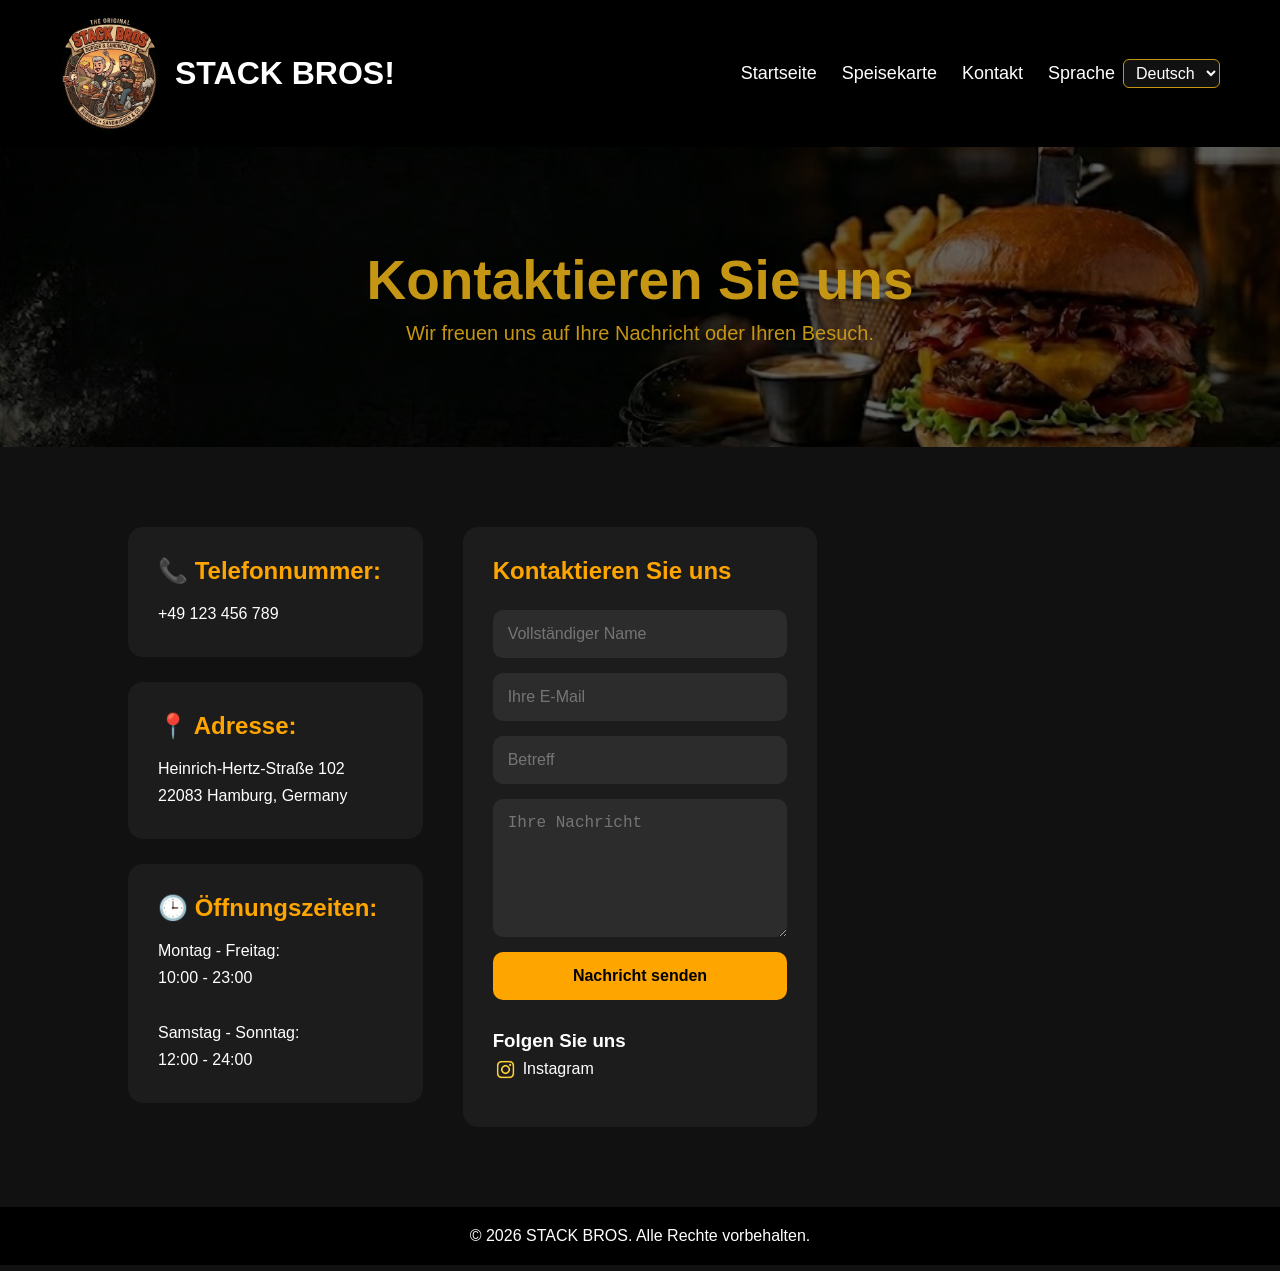
==== Pages/ContactUsPage/ContactUs.html @ e4a60351 "fixing menu and image bugs" ====
<!DOCTYPE html>
<html lang="de">
<link rel="stylesheet" href="../header.css">

<head>
    <meta charset="UTF-8">
    <meta name="viewport" content="width=device-width, initial-scale=1.0">
    <title>STACK BROS! - Kontakt</title>
    <link rel="shortcut icon" href="../../images/logo.png" type="image/x-icon">
    <link rel="stylesheet" href="ContactUs.Css">
    <link rel="stylesheet" href="https://cdnjs.cloudflare.com/ajax/libs/font-awesome/6.5.2/css/all.min.css">
</head>

<body data-page-title="contactTitle">
    <header class="header">
        <div class="logo">
            <img src="../../images/logo.png" alt="Restaurant Logo" width="100">
            <h1>STACK BROS!</h1>
        </div>
        <div>
            <nav class="navbar">
                <a href="../HomePage/Home.html" data-i18n="navHome">Startseite</a>
                <a href="../MenuPage/Menu.html" data-i18n="navMenu">Speisekarte</a>
                <a href="../ContactUsPage/ContactUs.html" data-i18n="navContact">Kontakt</a>
            </nav>
        </div>
    </header>

    <section class="contact-banner">
        <h1 data-i18n="contactHeroTitle">Kontaktieren Sie uns</h1>
        <p data-i18n="contactHeroText">Wir freuen uns auf Ihre Nachricht oder Ihren Besuch.</p>
    </section>

    <section class="contact-container">
        <div class="contact-info">
            <div class="info-box">
                <h2>📞 <span data-i18n="phoneNumber">Telefonnummer:</span></h2>
                <p>+49 123 456 789</p>
            </div>

            <div class="info-box">
                <h2>📍 <span data-i18n="address">Adresse:</span></h2>
                <p>Heinrich-Hertz-Straße 102 <br>22083 Hamburg, Germany</p>
            </div>

            <div class="info-box">
                <h2>🕒 <span data-i18n="openingHours">Öffnungszeiten:</span></h2>
                <p>
                    <span data-i18n="weekdays">Montag - Freitag:</span><br>
                    10:00 - 23:00<br><br>
                    <span data-i18n="weekend">Samstag - Sonntag:</span><br>
                    12:00 - 24:00
                </p>
            </div>
        </div>

        <div class="contact-form">
            <h2 data-i18n="contactHeroTitle">Kontaktieren Sie uns</h2>
            <form action="mailto:info@stackbros.de" method="post" enctype="text/plain">
                <input type="text" placeholder="Ihr Name" data-i18n-placeholder="fullName" required>
                <input type="email" placeholder="Ihre E-Mail" data-i18n-placeholder="yourEmail" required>
                <input type="text" placeholder="Betreff" data-i18n-placeholder="subject">
                <textarea placeholder="Ihre Nachricht" data-i18n-placeholder="yourMessage" rows="6" required></textarea>
                <button type="submit" data-i18n="sendMessage">Nachricht senden</button>
            </form>

            <div class="social-links">
                <h3 data-i18n="followUs">Folgen Sie uns</h3>
                <a href="#"><img src="../../images/instagram-brands-solid.png" alt="Instagram Icon" width="20"> Instagram</a>
            </div>
        </div>

        <div class="map-container">
            <iframe src="https://www.google.com/maps/embed?pb=!1m14!1m8!1m3!1d2369.1383833600776!2d10.024419784545898!3d53.57314682006836!3m2!1i1024!2i768!4f13.1!3m3!1m2!1s0x47b18ecdec26be77%3A0xcdbccaf25858c64a!2sHeinrich-Hertz-Stra%C3%9Fe%20102%2C%2022083%20Hamburg%2C%20Germany!5e0!3m2!1sen!2s!4v1780092032327!5m2!1sen!2s" width="600" height="450" style="border:0;" allowfullscreen="" loading="lazy" referrerpolicy="no-referrer-when-downgrade"></iframe>
        </div>
    </section>

    <footer class="footer">
        <p data-i18n="rights">© 2026 STACK BROS. Alle Rechte vorbehalten.</p>
    </footer>

    <script src="../Language.js"></script>
</body>
</html>
---- Pages/header.css ----
/*-------------------               header              -------------------*/
.header{
    background-color: rgb(0, 0, 0);
    color: white;

    display: flex;
    justify-content: space-between;
    align-items: center;

    padding: 15px 60px;
}


.logo{
    display: flex;
    align-items: center;
    gap: 15px;
}


.navbar{
    display: flex;
    align-items: center;
    gap: 25px;
}

.navbar a{
    color: white;
    text-decoration: none;
    font-size: 18px;
    transition: 0.3s;
}

.navbar a:hover{
    color: rgb(197, 150, 20);
}

.logo img{
    border-radius: 50%;
    width: 100px;
}


.language-switcher {
    color: white;
    display: flex;
    align-items: center;
    justify-content: center;
    gap: 8px;
    font-size: 18px;
    line-height: 1;
    margin: 0;
    height: 100%;
}


.language-switcher select {
    background-color: #111;
    color: white;
    border: 1px solid rgb(197, 150, 20);
    border-radius: 6px;
    padding: 4px 8px;
    font-size: 16px;
    line-height: 1;
    cursor: pointer;
    margin: 0;
}



/*-------------------              responsive(phone)              -------------------*/
@media (max-width: 600px) {

    /*-------------------              header              -------------------*/
    .header{
        flex-direction: column;
        gap: 30px;
    }

    .logo {
        flex-direction: column;
        gap: 10px;
    }

    .logo h1{
        font-size: 22px;
        text-align: center;
    }

    .navbar{
        flex-direction: column;
        align-items: center;
        gap: 12px;
    }

    .navbar a{
        font-size: 15px;
    }

}


/*-------------------              responsive(tablet)              -------------------*/
@media (max-width: 1024px){
    .header{
        flex-direction: column;
        gap: 20px;

        text-align: center;
        padding: 20px;
    }

    .header h1{
        font-size: 28px;
        text-align: center;
    }

    .navbar{
        flex-wrap: wrap;
        justify-content: center;
        gap: 15px;
    }
}


@media (max-width: 600px) {
    .language-switcher{
        flex-direction: column;
        gap: 5px;
    }
}
---- Pages/ContactUsPage/ContactUs.Css ----
/* Reset */
*{
    margin: 0;
    padding: 0;
    box-sizing: border-box;
}


img{
    max-width: 100%;
}


/*---------------                  body            ---------------------------*/
body{
    font-family: Arial, Helvetica, sans-serif;
    background-color: #111;
    color: white;
}


/*---------------                  banner            ---------------------------*/
.contact-banner{
    height: 300px;
    color: rgb(197, 150, 20);

    background-image: linear-gradient(rgba(0,0,0,0.6),
    rgba(0,0,0,0.6)),
    url("../../images/Menu-banner2.jpg");

    background-size: cover;
    background-position: center;

    display: flex;
    flex-direction: column;
    justify-content: center;
    align-items: center;

    text-align: center;
}


.contact-banner h1{
    font-size: 55px;
    margin-bottom: 10px;
}


.contact-banner p{
    font-size: 20px;
}



/*---------------                  contact-section            ---------------------------*/
.contact-container{
    display: flex;
    justify-content: space-between;
    gap: 40px;

    padding: 80px 10%;
}


.contact-info{
    flex: 1;

    display: flex;
    flex-direction: column;
    gap: 25px;
}


.info-box{
    background-color: #1c1c1c;
    padding: 30px;

    border-radius: 15px;
}


.info-box h2{
    margin-bottom: 15px;
    color: orange;
}


.info-box p{
    line-height: 1.7;
}



/*--------------- Contact Form ----------------*/

.contact-form{
    flex: 1;

    background-color: #1c1c1c;

    padding: 30px;

    border-radius: 15px;
}


.contact-form h2{
    margin-bottom: 25px;
    color: orange;
}


.contact-form form{
    display: flex;
    flex-direction: column;
    gap: 15px;
}


.contact-form input,
.contact-form textarea{

    width: 100%;

    padding: 15px;

    border: none;
    border-radius: 10px;

    outline: none;

    background-color: #2c2c2c;
    color: white;

    font-size: 16px;
}


.contact-form textarea{
    resize: vertical;
}


.contact-form button{

    padding: 15px;

    border: none;
    border-radius: 10px;

    background-color: orange;

    color: black;

    font-size: 16px;
    font-weight: bold;

    cursor: pointer;

    transition: 0.3s;

}


.contact-form button:hover{
    transform: scale(1.03);
}


/*--------------- Social Links ----------------*/

.social-links h3{
    margin-top: 30px;
    margin-bottom: 5px;
}

.social-links a{

    display:flex;
    align-items:center;
    gap:5px;

    text-decoration:none;
    color:white;

    margin-bottom:15px;
}


.social-links img{

    width:25px;
    height:25px;

    object-fit:contain;
}



/*---------------                  map            ---------------------------*/
.map-container{
    flex: 1;
}


.map-container iframe{
    width: 100%;
    height: 100%;

    min-height: 400px;

    border: none;
    border-radius: 15px;
}




.footer{
    background-color: black;
    text-align: center;

    padding: 20px;
}



/* ===================== Responsive Design ===================== */


/*-------------------              responsive(phone)              -------------------*/
@media(max-width: 600px){


    /*-------------------              hero              -------------------*/
    .contact-banner h1{
        font-size: 40px;
    }

    .contact-container{
        flex-direction: column;
    }


    .contact-banner h1{
        font-size: 40px;
    }

    .contact-banner p{
        font-size:16px;
    }

    .contact-container{

        flex-direction: column;

        padding:40px 5%;
    }

    .info-box,
    .contact-form{

        padding:20px;
    }

    .contact-form input,
    .contact-form textarea,
    .contact-form button{

        font-size:14px;
    }

    .map-container iframe{

        min-height:300px;
    }
}



/*-------------------              responsive(tablet)              -------------------*/
@media (max-width: 1024px) {
    
    .contact-container{
        flex-direction: column;
    }

    .contact-container{
        flex-direction: column;
    }
}
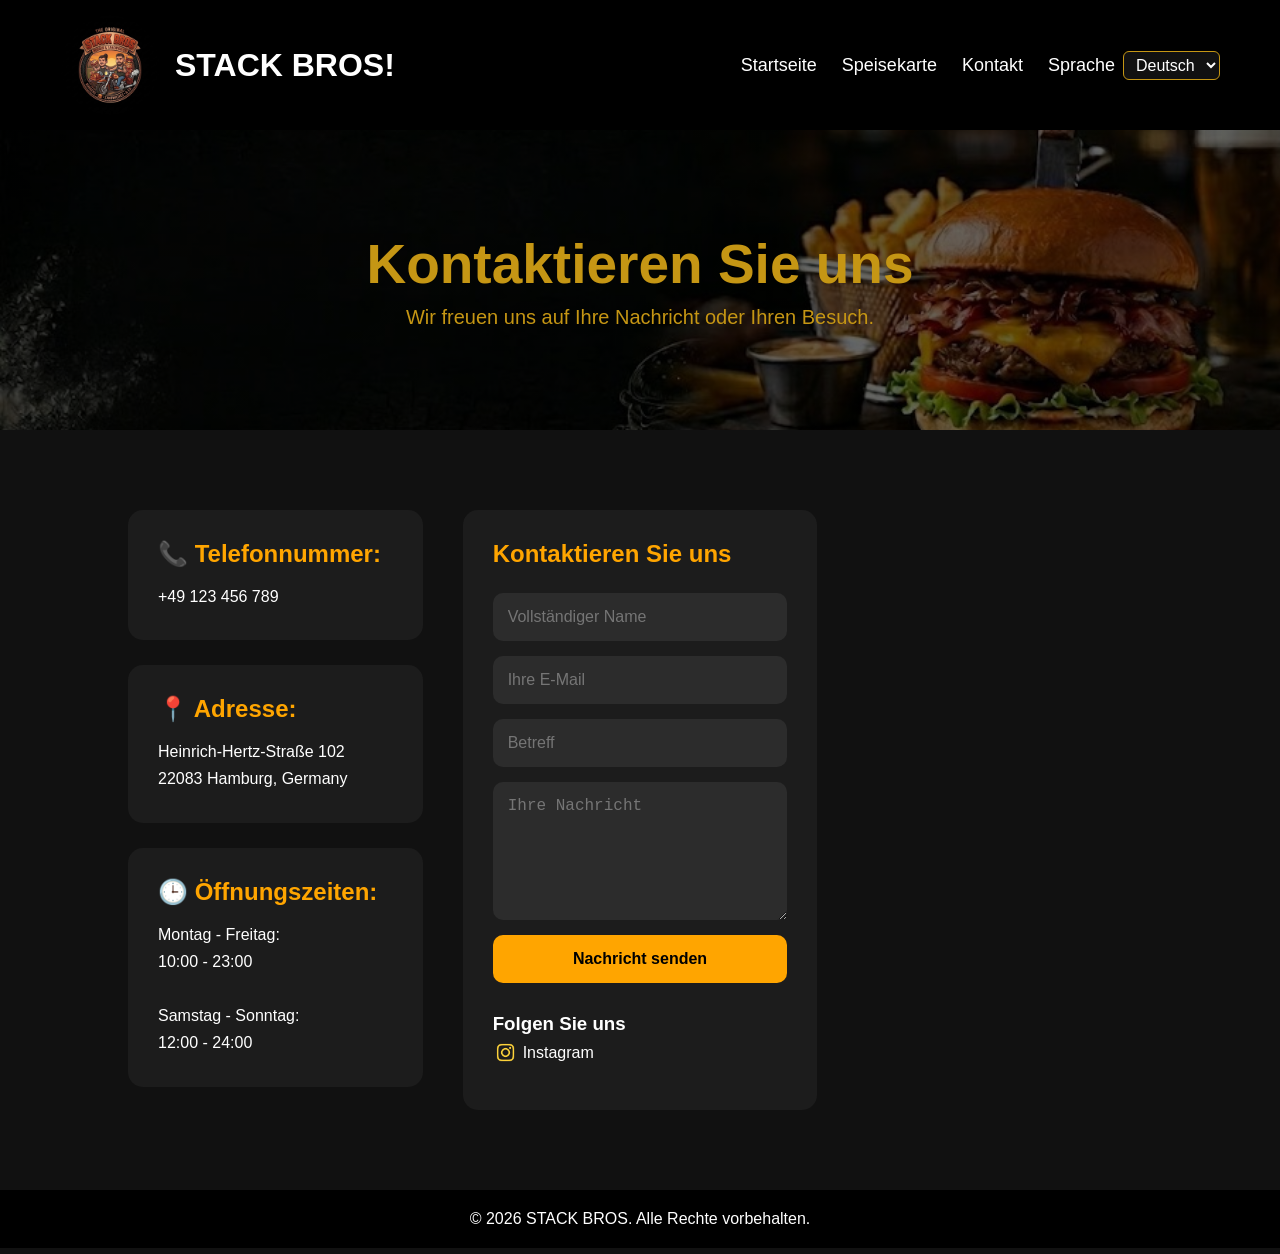
==== commit e264b015: "setting the logo" ====
--- a/Pages/ContactUsPage/ContactUs.html
+++ b/Pages/ContactUsPage/ContactUs.html
@@ -6,7 +6,7 @@
     <meta charset="UTF-8">
     <meta name="viewport" content="width=device-width, initial-scale=1.0">
     <title>STACK BROS! - Kontakt</title>
-    <link rel="shortcut icon" href="../../images/logo.png" type="image/x-icon">
+    <link rel="shortcut icon" href="../../images/head-logo.jpg" type="image/x-icon">
     <link rel="stylesheet" href="ContactUs.Css">
     <link rel="stylesheet" href="https://cdnjs.cloudflare.com/ajax/libs/font-awesome/6.5.2/css/all.min.css">
 </head>
@@ -14,7 +14,7 @@
 <body data-page-title="contactTitle">
     <header class="header">
         <div class="logo">
-            <img src="../../images/logo.png" alt="Restaurant Logo" width="100">
+            <img src="../../images/main-logo.jpg" alt="Restaurant Logo" width="100">
             <h1>STACK BROS!</h1>
         </div>
         <div>
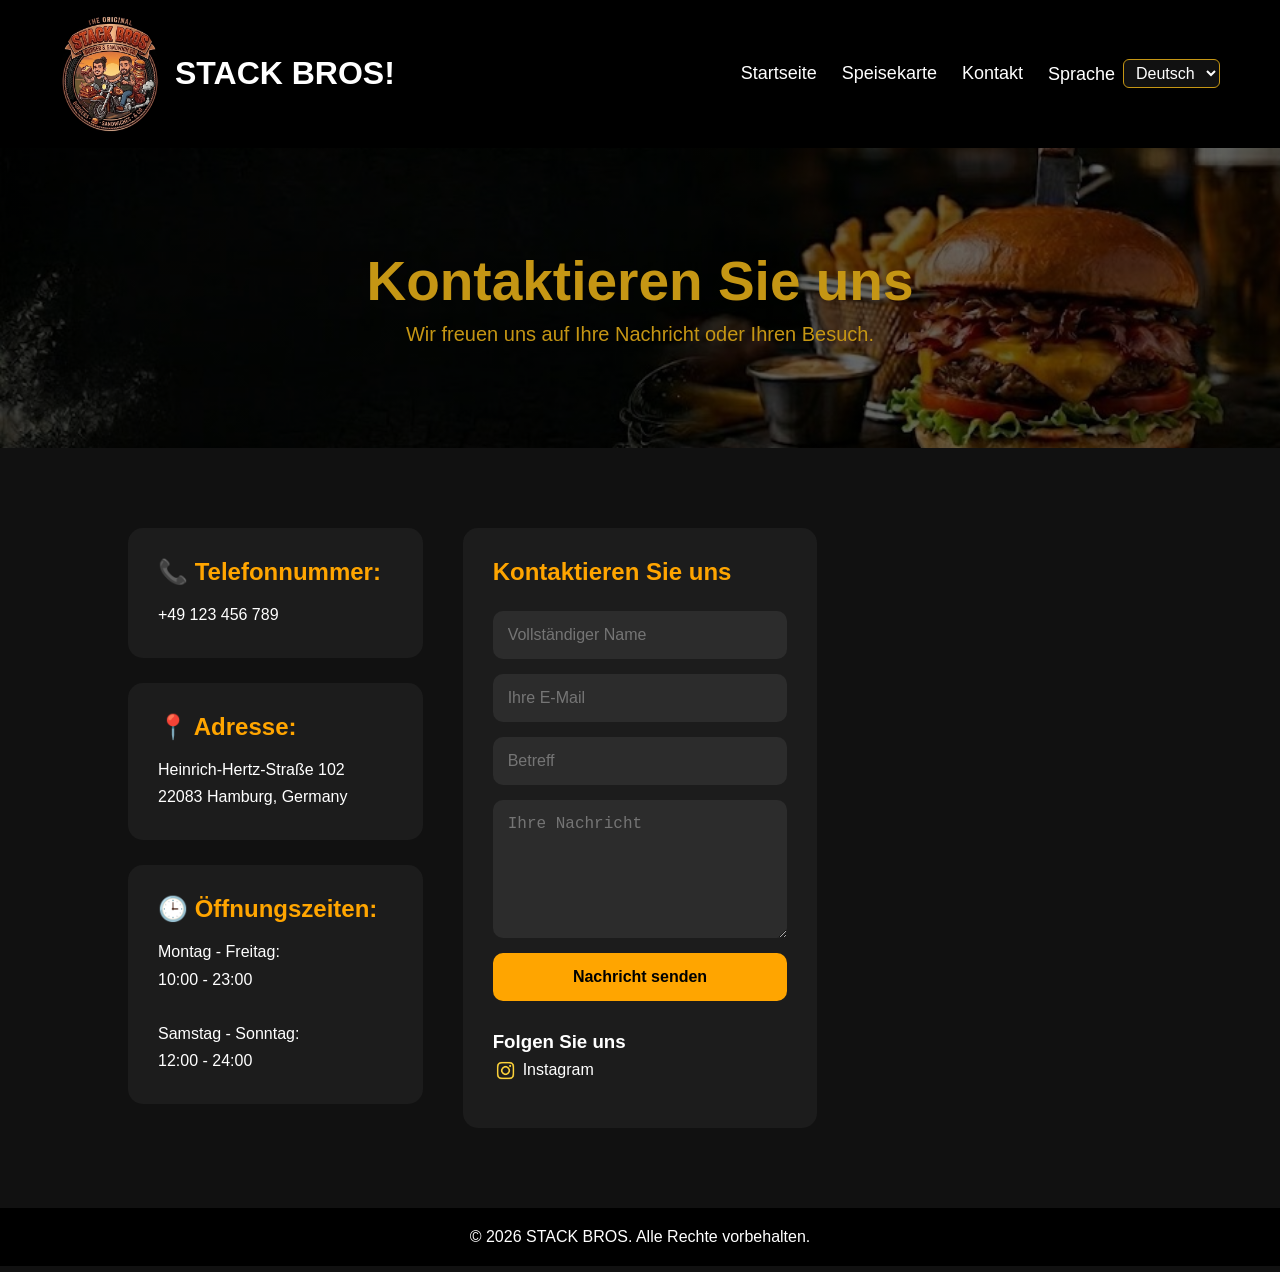
==== commit 2100f739: "adding instagram link" ====
--- a/Pages/ContactUsPage/ContactUs.html
+++ b/Pages/ContactUsPage/ContactUs.html
@@ -66,7 +66,7 @@
 
             <div class="social-links">
                 <h3 data-i18n="followUs">Folgen Sie uns</h3>
-                <a href="#"><img src="../../images/instagram-brands-solid.png" alt="Instagram Icon" width="20"> Instagram</a>
+                <a href="https://www.instagram.com/stackbross?utm_source=ig_web_button_share_sheet&igsh=ZDNlZDc0MzIxNw=="><img src="../../images/instagram-brands-solid.png" alt="Instagram Icon" width="20"> Instagram</a>
             </div>
         </div>
 
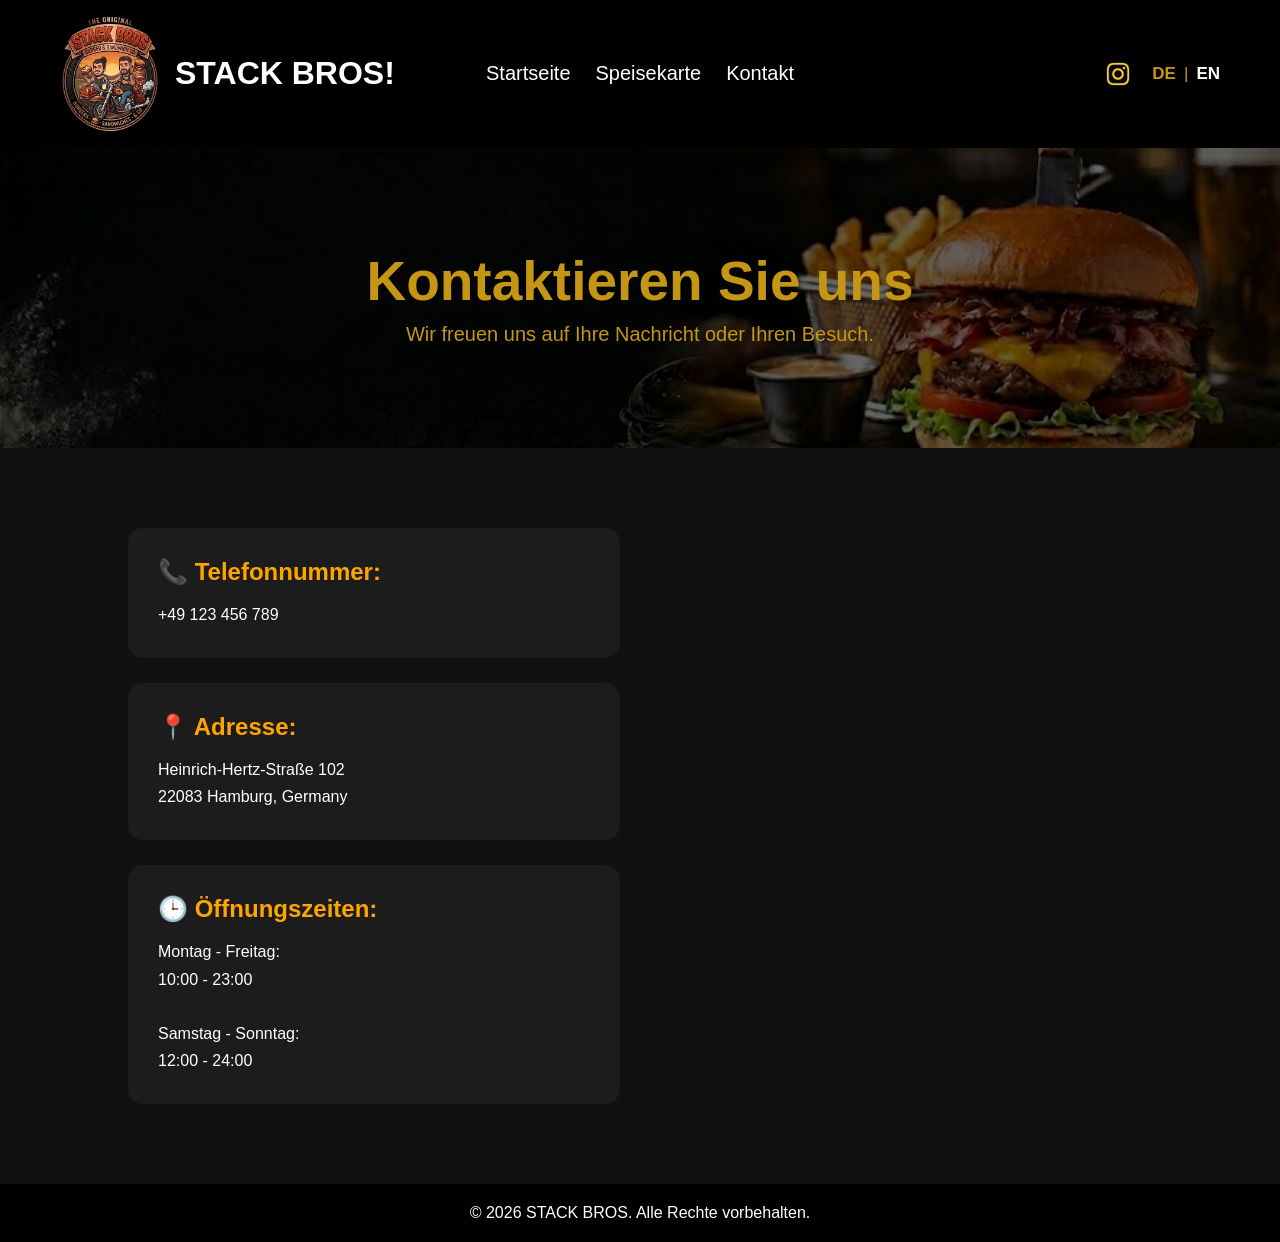
==== commit 12194a48: "changing the nav-links and adding the instagram link" ====
--- a/Pages/ContactUsPage/ContactUs.html
+++ b/Pages/ContactUsPage/ContactUs.html
@@ -14,15 +14,24 @@
 <body data-page-title="contactTitle">
     <header class="header">
         <div class="logo">
-            <img src="../../images/main-logo.jpg" alt="Restaurant Logo" width="100">
+            <img src="../../images/main-logo.jpg" alt="STACK BROS Logo" width="100">
             <h1>STACK BROS!</h1>
         </div>
-        <div>
-            <nav class="navbar">
-                <a href="../HomePage/Home.html" data-i18n="navHome">Startseite</a>
-                <a href="../MenuPage/Menu.html" data-i18n="navMenu">Speisekarte</a>
-                <a href="../ContactUsPage/ContactUs.html" data-i18n="navContact">Kontakt</a>
-            </nav>
+
+        <nav class="navbar">
+            <a href="../HomePage/Home.html" data-i18n="navHome">Startseite</a>
+            <a href="../MenuPage/Menu.html" data-i18n="navMenu">Speisekarte</a>
+            <a href="../ContactUsPage/ContactUs.html" data-i18n="navContact">Kontakt</a>
+        </nav>
+
+        <div class="header-right">
+            <a class="instagram-link"
+                href="https://www.instagram.com/stackbross?utm_source=ig_web_button_share_sheet&igsh=ZDNlZDc0MzIxNw=="
+                target="_blank" aria-label="Instagram">
+                <img src="../../images/instagram-brands-solid.png" alt="Instagram">
+            </a>
+
+            <div class="language-switcher"></div>
         </div>
     </header>
 
@@ -54,24 +63,12 @@
             </div>
         </div>
 
-        <div class="contact-form">
-            <h2 data-i18n="contactHeroTitle">Kontaktieren Sie uns</h2>
-            <form action="mailto:info@stackbros.de" method="post" enctype="text/plain">
-                <input type="text" placeholder="Ihr Name" data-i18n-placeholder="fullName" required>
-                <input type="email" placeholder="Ihre E-Mail" data-i18n-placeholder="yourEmail" required>
-                <input type="text" placeholder="Betreff" data-i18n-placeholder="subject">
-                <textarea placeholder="Ihre Nachricht" data-i18n-placeholder="yourMessage" rows="6" required></textarea>
-                <button type="submit" data-i18n="sendMessage">Nachricht senden</button>
-            </form>
-
-            <div class="social-links">
-                <h3 data-i18n="followUs">Folgen Sie uns</h3>
-                <a href="https://www.instagram.com/stackbross?utm_source=ig_web_button_share_sheet&igsh=ZDNlZDc0MzIxNw=="><img src="../../images/instagram-brands-solid.png" alt="Instagram Icon" width="20"> Instagram</a>
-            </div>
-        </div>
 
         <div class="map-container">
-            <iframe src="https://www.google.com/maps/embed?pb=!1m14!1m8!1m3!1d2369.1383833600776!2d10.024419784545898!3d53.57314682006836!3m2!1i1024!2i768!4f13.1!3m3!1m2!1s0x47b18ecdec26be77%3A0xcdbccaf25858c64a!2sHeinrich-Hertz-Stra%C3%9Fe%20102%2C%2022083%20Hamburg%2C%20Germany!5e0!3m2!1sen!2s!4v1780092032327!5m2!1sen!2s" width="600" height="450" style="border:0;" allowfullscreen="" loading="lazy" referrerpolicy="no-referrer-when-downgrade"></iframe>
+            <iframe
+                src="https://www.google.com/maps/embed?pb=!1m14!1m8!1m3!1d2369.1383833600776!2d10.024419784545898!3d53.57314682006836!3m2!1i1024!2i768!4f13.1!3m3!1m2!1s0x47b18ecdec26be77%3A0xcdbccaf25858c64a!2sHeinrich-Hertz-Stra%C3%9Fe%20102%2C%2022083%20Hamburg%2C%20Germany!5e0!3m2!1sen!2s!4v1780092032327!5m2!1sen!2s"
+                width="600" height="450" style="border:0;" allowfullscreen="" loading="lazy"
+                referrerpolicy="no-referrer-when-downgrade"></iframe>
         </div>
     </section>
 
@@ -81,4 +78,5 @@
 
     <script src="../Language.js"></script>
 </body>
-</html>
+
+</html>
--- a/Pages/header.css
+++ b/Pages/header.css
@@ -1,43 +1,71 @@
 /*-------------------               header              -------------------*/
-.header{
+.header {
     background-color: rgb(0, 0, 0);
     color: white;
 
-    display: flex;
-    justify-content: space-between;
+    display: grid;
+    grid-template-columns: 1fr auto 1fr;
     align-items: center;
 
     padding: 15px 60px;
 }
 
 
-.logo{
+.logo {
     display: flex;
     align-items: center;
     gap: 15px;
+    justify-self: start;
 }
 
 
-.navbar{
+.navbar {
     display: flex;
     align-items: center;
+    justify-content: center;
     gap: 25px;
+    justify-self: center;
 }
 
-.navbar a{
+.navbar a {
     color: white;
     text-decoration: none;
-    font-size: 18px;
+    font-size: 20px;
     transition: 0.3s;
 }
 
-.navbar a:hover{
+.navbar a:hover {
     color: rgb(197, 150, 20);
 }
 
-.logo img{
+.logo img {
     border-radius: 50%;
     width: 100px;
+}
+
+
+.header-right{
+    display: flex;
+    align-items: center;
+    justify-content: flex-end;
+    gap: 18px;
+    justify-self: end;
+}
+
+.instagram-link{
+    display: flex;
+    align-items: center;
+}
+
+.instagram-link img{
+    width: 32px;
+    height: 32px;
+    object-fit: contain;
+    transition: 0.3s;
+}
+
+.instagram-link img:hover{
+    transform: scale(1.15);
 }
 
 
@@ -45,25 +73,25 @@
     color: white;
     display: flex;
     align-items: center;
-    justify-content: center;
     gap: 8px;
-    font-size: 18px;
+    font-size: 17px;
     line-height: 1;
-    margin: 0;
-    height: 100%;
 }
 
+.language-option{
+    color: white;
+    cursor: pointer;
+    font-weight: bold;
+    transition: 0.3s;
+}
 
-.language-switcher select {
-    background-color: #111;
-    color: white;
-    border: 1px solid rgb(197, 150, 20);
-    border-radius: 6px;
-    padding: 4px 8px;
-    font-size: 16px;
-    line-height: 1;
-    cursor: pointer;
-    margin: 0;
+.language-option:hover,
+.language-option.active{
+    color: rgb(197, 150, 20);
+}
+
+.language-divider{
+    color: rgb(197, 150, 20);
 }
 
 
@@ -72,7 +100,7 @@
 @media (max-width: 600px) {
 
     /*-------------------              header              -------------------*/
-    .header{
+    .header {
         flex-direction: column;
         gap: 30px;
     }
@@ -82,19 +110,24 @@
         gap: 10px;
     }
 
-    .logo h1{
+    .logo h1 {
         font-size: 22px;
         text-align: center;
     }
 
-    .navbar{
+    .navbar {
         flex-direction: column;
         align-items: center;
         gap: 12px;
     }
 
-    .navbar a{
-        font-size: 15px;
+    .navbar a {
+        font-size: 18px;
+    }
+
+    .language-switcher{
+        flex-direction: row;
+        gap: 6px;
     }
 
 }
@@ -103,16 +136,25 @@
 /*-------------------              responsive(tablet)              -------------------*/
 @media (max-width: 1024px){
     .header{
-        flex-direction: column;
-        gap: 20px;
-
+        grid-template-columns: 1fr;
+        gap: 18px;
         text-align: center;
         padding: 20px;
     }
 
+    .logo,
+    .navbar,
+    .header-right{
+        justify-self: center;
+    }
+
+    .logo{
+        flex-direction: column;
+        gap: 10px;
+    }
+
     .header h1{
         font-size: 28px;
-        text-align: center;
     }
 
     .navbar{
@@ -120,12 +162,10 @@
         justify-content: center;
         gap: 15px;
     }
+
+    .header-right{
+        justify-content: center;
+    }
 }
 
 
-@media (max-width: 600px) {
-    .language-switcher{
-        flex-direction: column;
-        gap: 5px;
-    }
-}
--- a/Pages/ContactUsPage/ContactUs.Css
+++ b/Pages/ContactUsPage/ContactUs.Css
@@ -91,111 +91,6 @@
 
 
 
-/*--------------- Contact Form ----------------*/
-
-.contact-form{
-    flex: 1;
-
-    background-color: #1c1c1c;
-
-    padding: 30px;
-
-    border-radius: 15px;
-}
-
-
-.contact-form h2{
-    margin-bottom: 25px;
-    color: orange;
-}
-
-
-.contact-form form{
-    display: flex;
-    flex-direction: column;
-    gap: 15px;
-}
-
-
-.contact-form input,
-.contact-form textarea{
-
-    width: 100%;
-
-    padding: 15px;
-
-    border: none;
-    border-radius: 10px;
-
-    outline: none;
-
-    background-color: #2c2c2c;
-    color: white;
-
-    font-size: 16px;
-}
-
-
-.contact-form textarea{
-    resize: vertical;
-}
-
-
-.contact-form button{
-
-    padding: 15px;
-
-    border: none;
-    border-radius: 10px;
-
-    background-color: orange;
-
-    color: black;
-
-    font-size: 16px;
-    font-weight: bold;
-
-    cursor: pointer;
-
-    transition: 0.3s;
-
-}
-
-
-.contact-form button:hover{
-    transform: scale(1.03);
-}
-
-
-/*--------------- Social Links ----------------*/
-
-.social-links h3{
-    margin-top: 30px;
-    margin-bottom: 5px;
-}
-
-.social-links a{
-
-    display:flex;
-    align-items:center;
-    gap:5px;
-
-    text-decoration:none;
-    color:white;
-
-    margin-bottom:15px;
-}
-
-
-.social-links img{
-
-    width:25px;
-    height:25px;
-
-    object-fit:contain;
-}
-
-
 
 /*---------------                  map            ---------------------------*/
 .map-container{
@@ -257,17 +152,8 @@
         padding:40px 5%;
     }
 
-    .info-box,
-    .contact-form{
-
+    .info-box{
         padding:20px;
-    }
-
-    .contact-form input,
-    .contact-form textarea,
-    .contact-form button{
-
-        font-size:14px;
     }
 
     .map-container iframe{
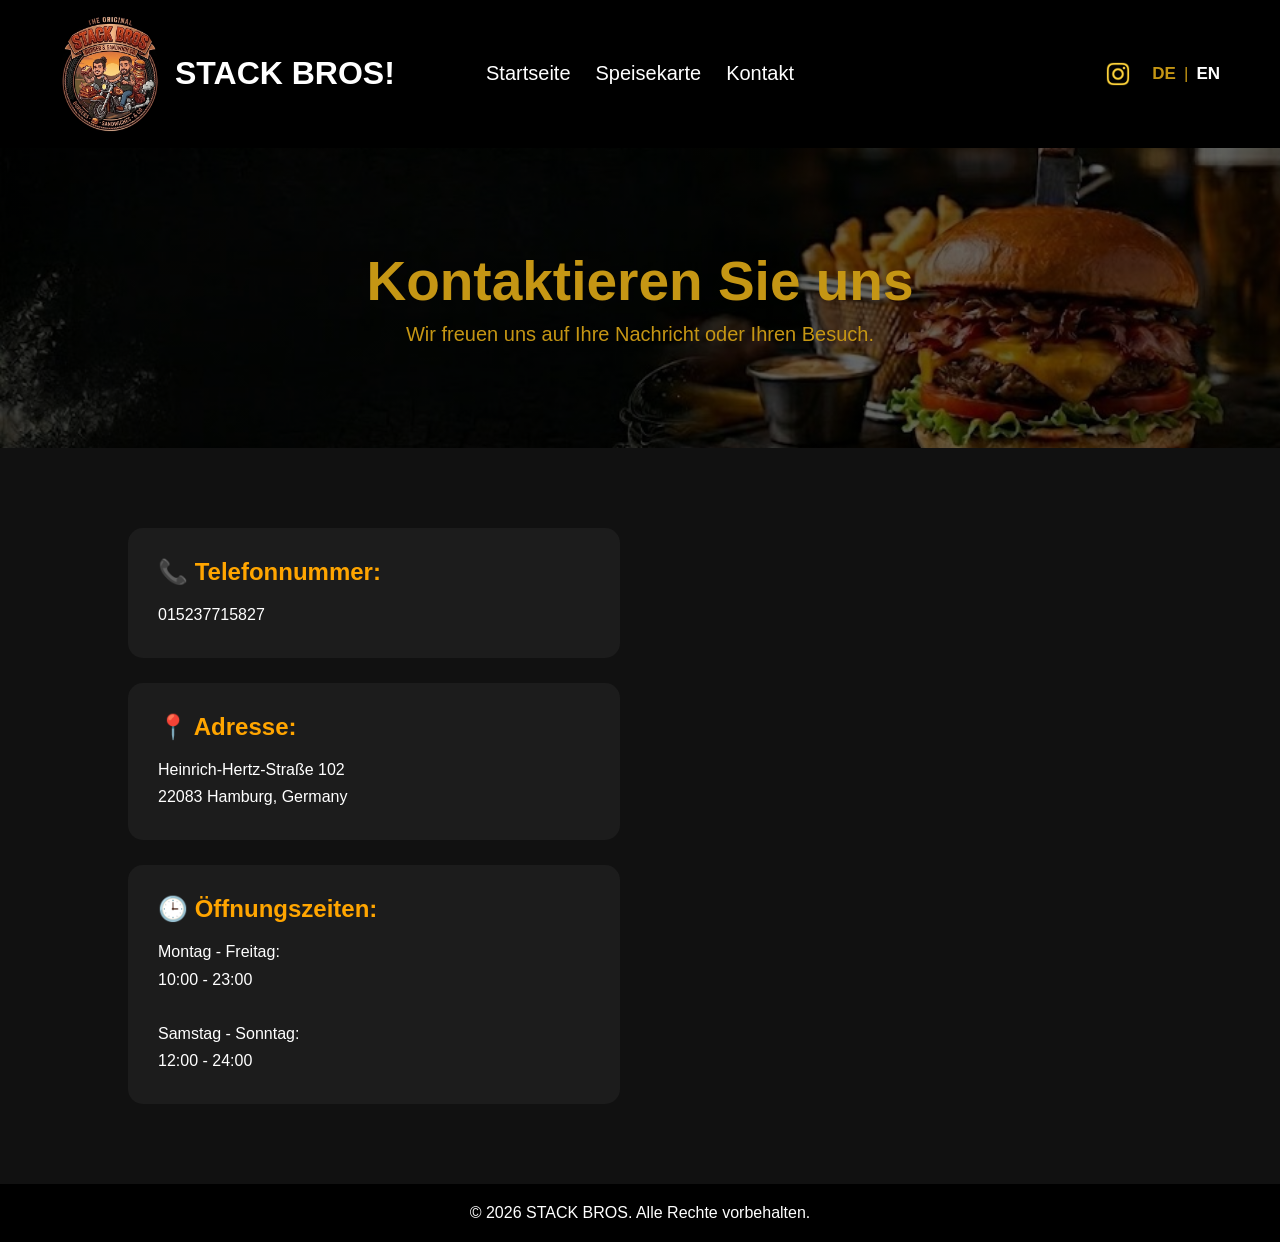
==== commit 2ebd6621: "adding phone number" ====
--- a/Pages/ContactUsPage/ContactUs.html
+++ b/Pages/ContactUsPage/ContactUs.html
@@ -19,7 +19,7 @@
         </div>
 
         <nav class="navbar">
-            <a href="../HomePage/Home.html" data-i18n="navHome">Startseite</a>
+            <a href="../../index.html" data-i18n="navHome">Startseite</a>
             <a href="../MenuPage/Menu.html" data-i18n="navMenu">Speisekarte</a>
             <a href="../ContactUsPage/ContactUs.html" data-i18n="navContact">Kontakt</a>
         </nav>
@@ -44,7 +44,7 @@
         <div class="contact-info">
             <div class="info-box">
                 <h2>📞 <span data-i18n="phoneNumber">Telefonnummer:</span></h2>
-                <p>+49 123 456 789</p>
+                <p>015237715827</p>
             </div>
 
             <div class="info-box">
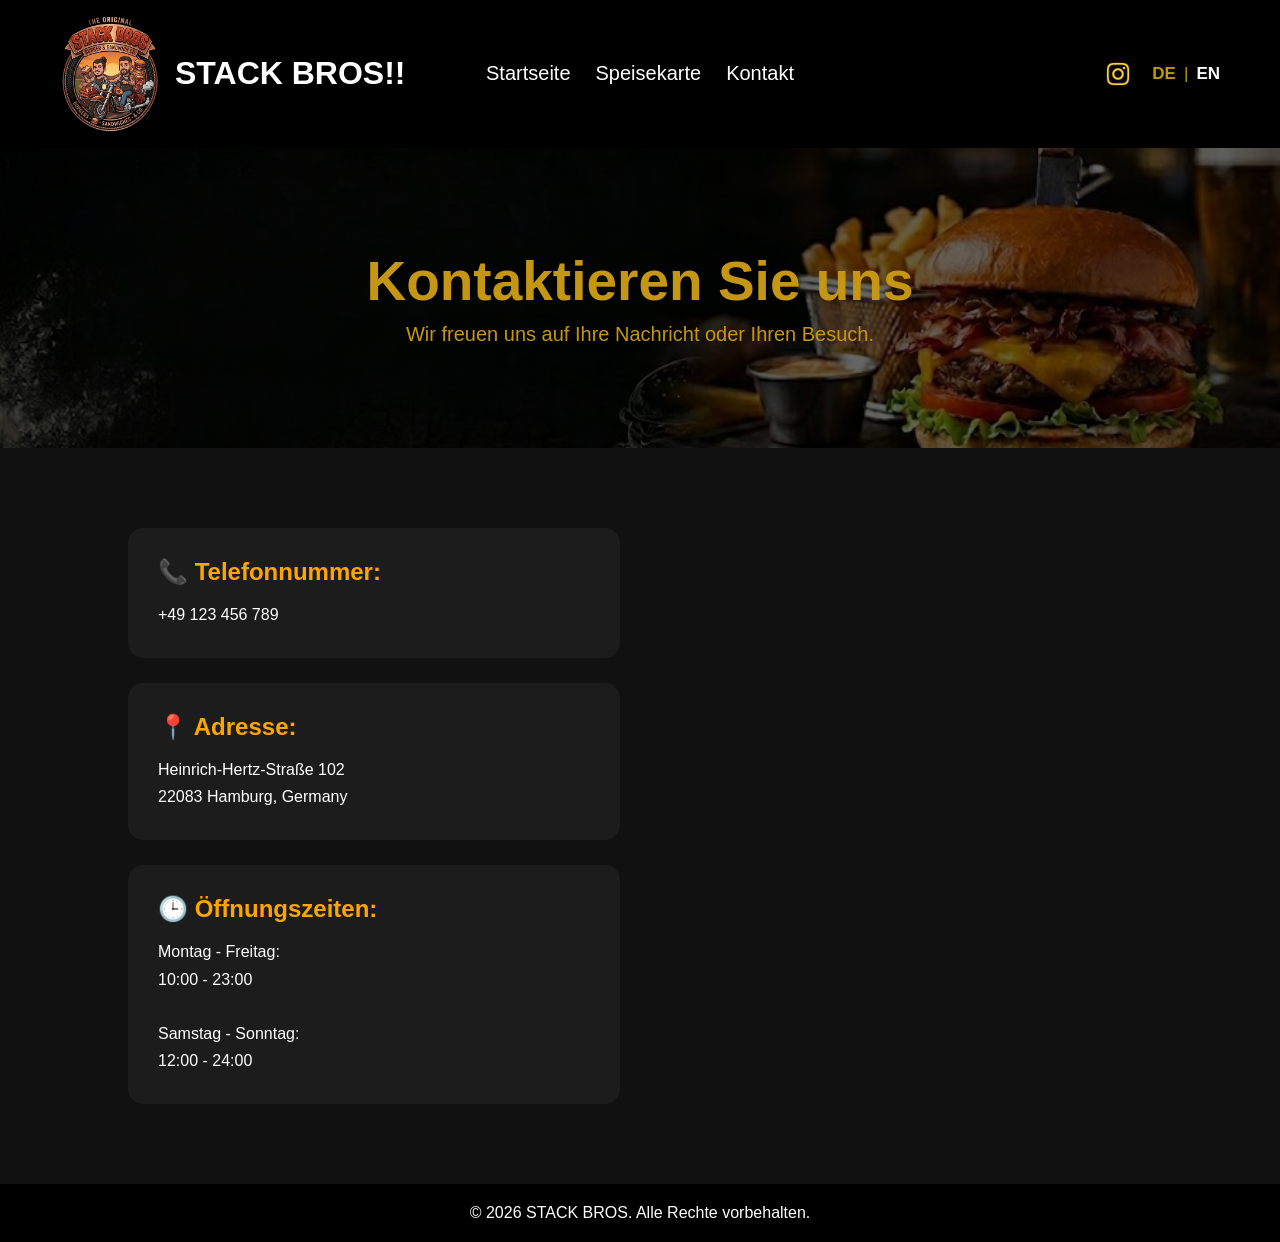
==== commit 6e64d667: "test7" ====
--- a/Pages/ContactUsPage/ContactUs.html
+++ b/Pages/ContactUsPage/ContactUs.html
@@ -15,7 +15,7 @@
     <header class="header">
         <div class="logo">
             <img src="../../images/main-logo.jpg" alt="STACK BROS Logo" width="100">
-            <h1>STACK BROS!</h1>
+            <h1>STACK BROS!!</h1>
         </div>
 
         <nav class="navbar">
@@ -44,7 +44,7 @@
         <div class="contact-info">
             <div class="info-box">
                 <h2>📞 <span data-i18n="phoneNumber">Telefonnummer:</span></h2>
-                <p>015237715827</p>
+                <p>+49 123 456 789</p>
             </div>
 
             <div class="info-box">
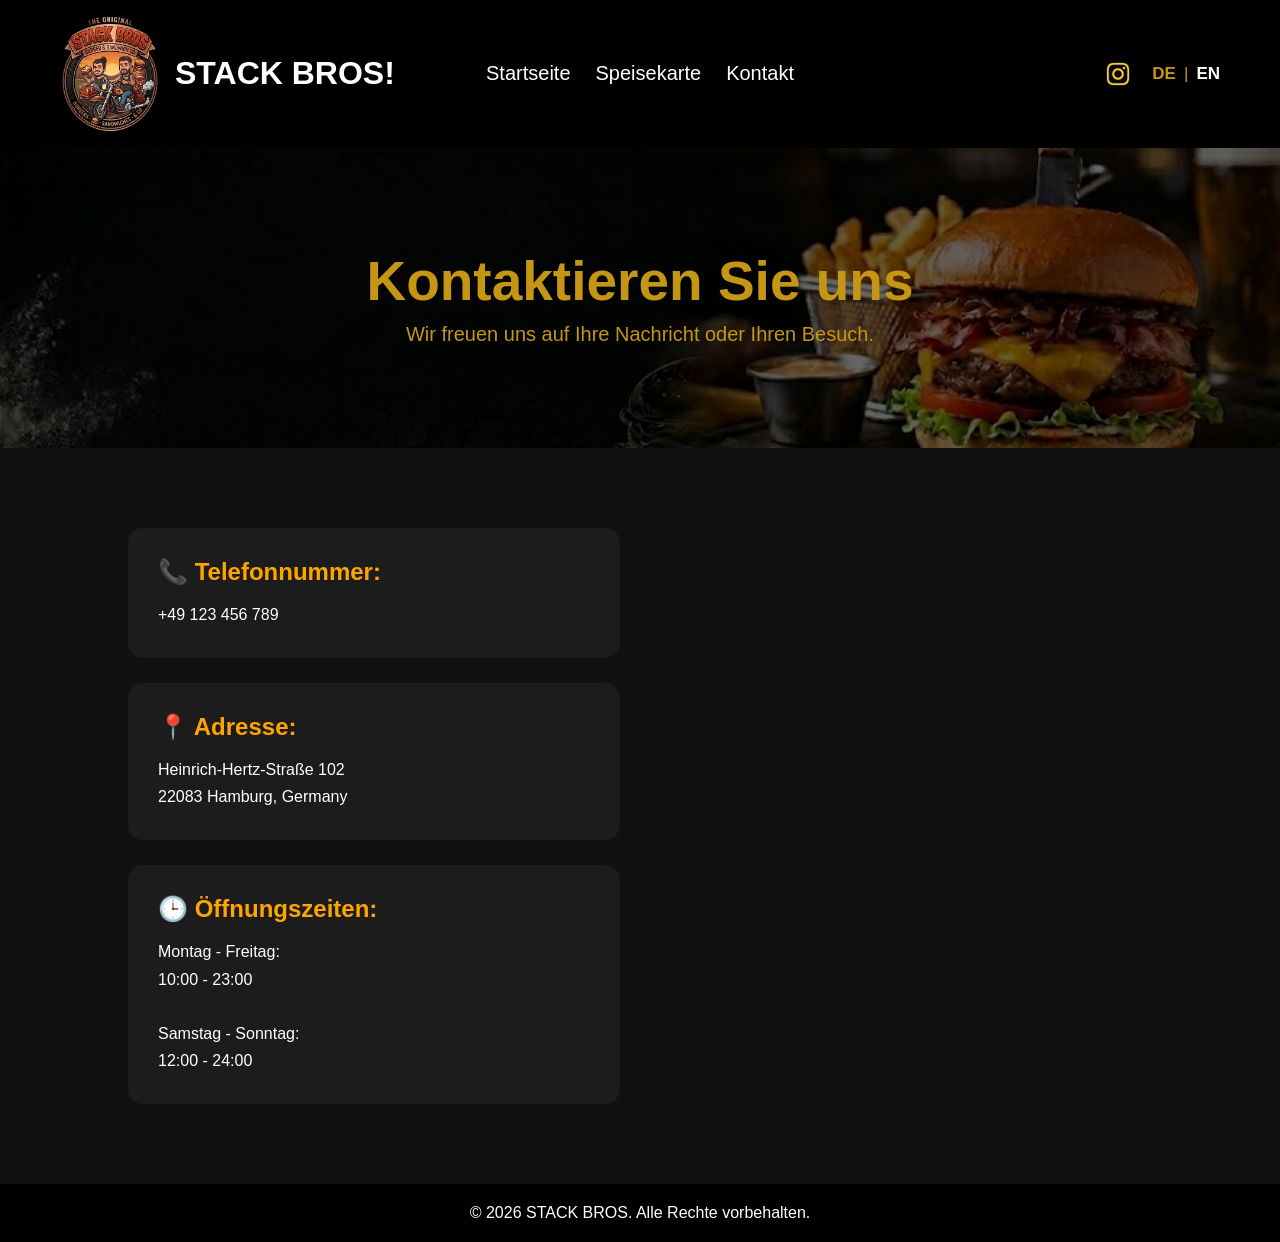
==== commit 76d57d82: "test7-1" ====
--- a/Pages/ContactUsPage/ContactUs.html
+++ b/Pages/ContactUsPage/ContactUs.html
@@ -15,7 +15,7 @@
     <header class="header">
         <div class="logo">
             <img src="../../images/main-logo.jpg" alt="STACK BROS Logo" width="100">
-            <h1>STACK BROS!!</h1>
+            <h1>STACK BROS!</h1>
         </div>
 
         <nav class="navbar">
